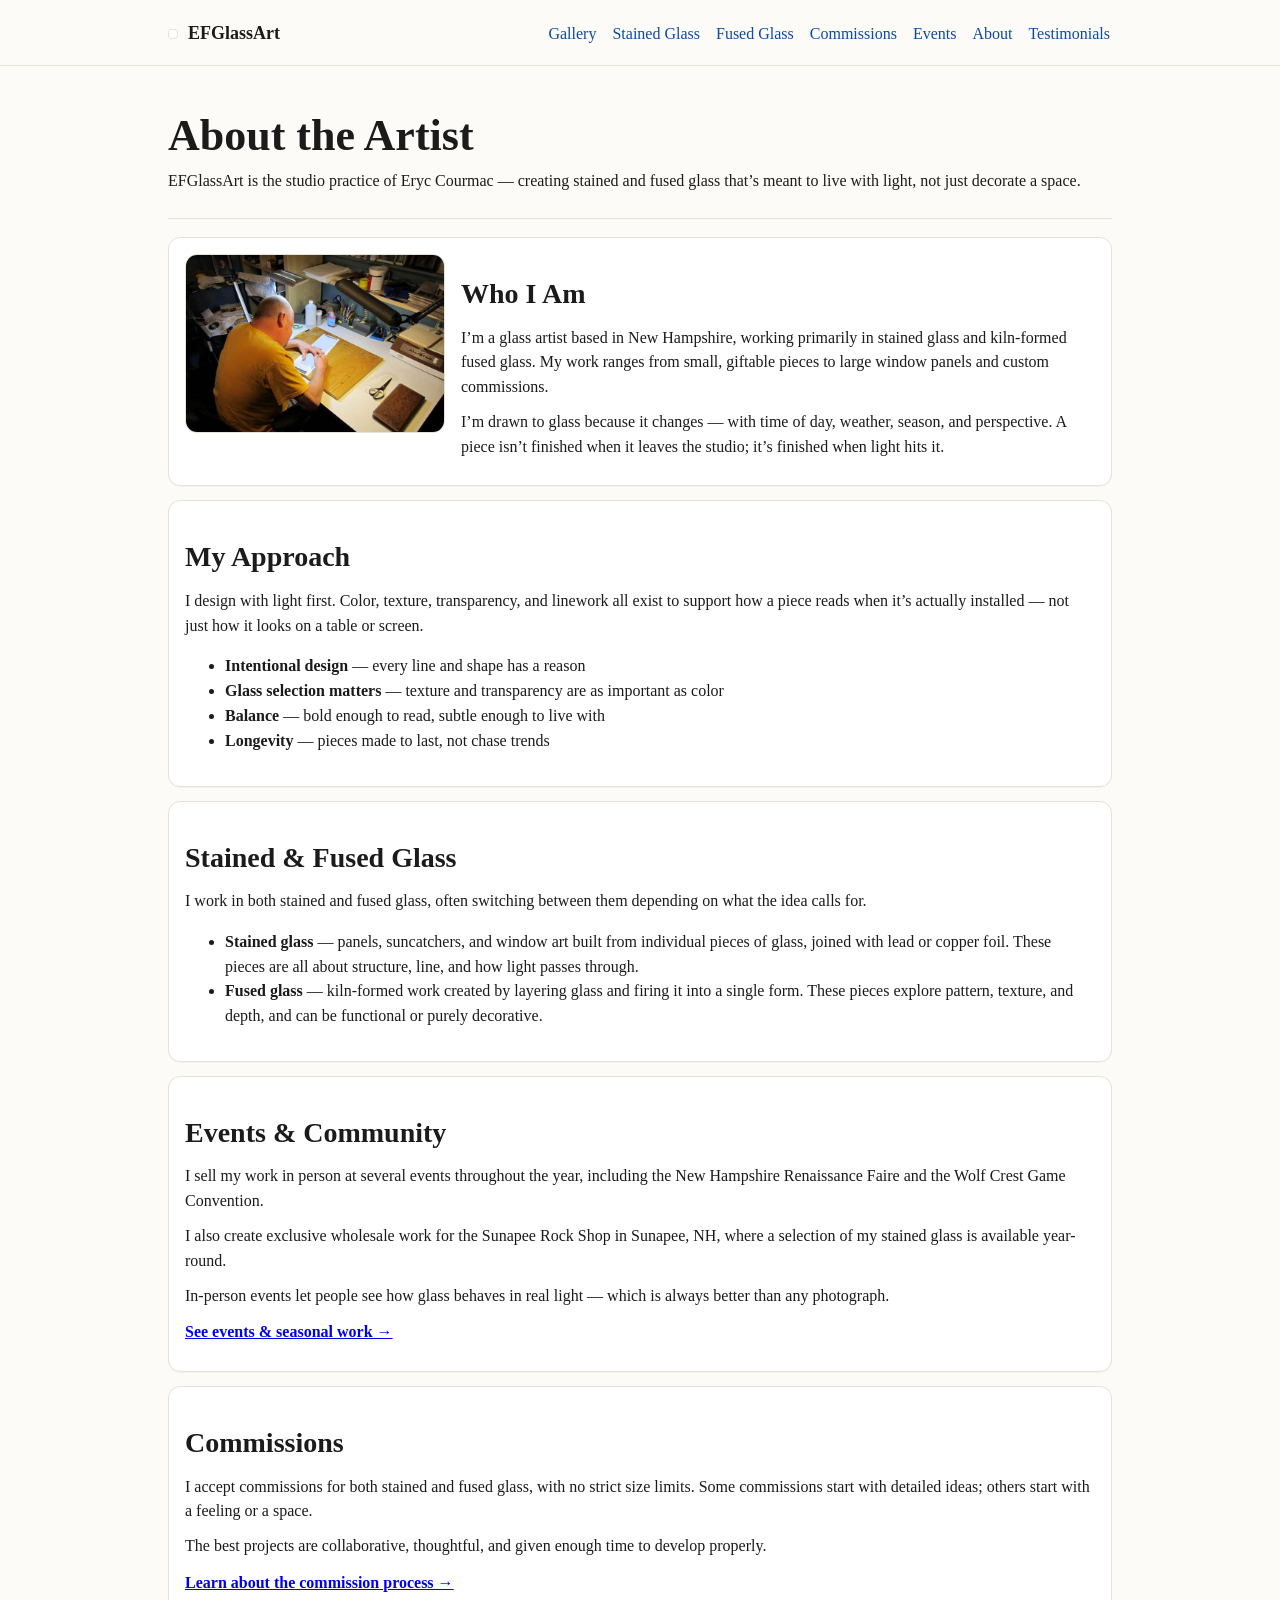
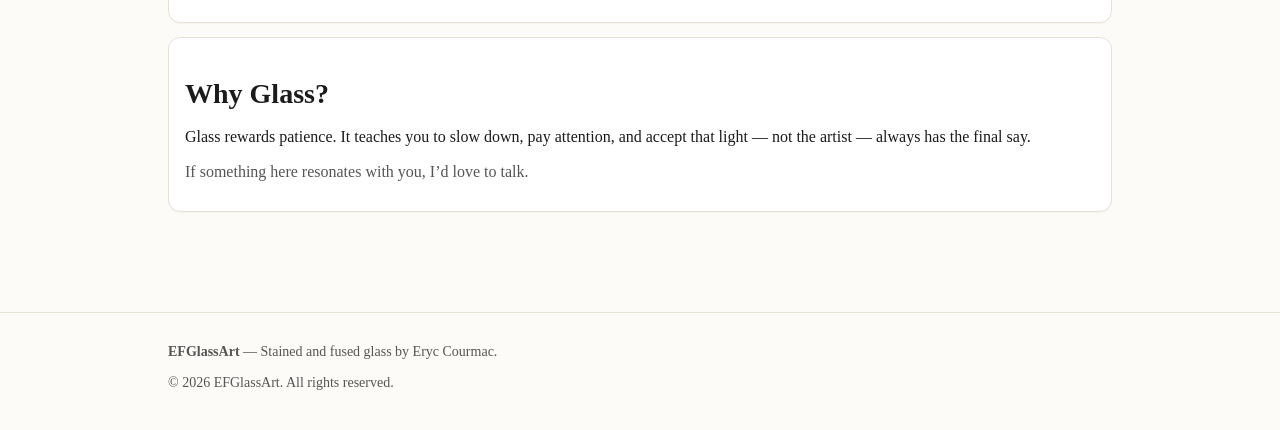
==== about.html @ 7f53d800 "Update about.html" ====
<!doctype html>
<html lang="en">
<head>
  <title>About - EFGlassArt</title>
  <meta charset="utf-8" />
  <meta name="viewport" content="width=device-width, initial-scale=1" />
  <link rel="stylesheet" href="/styles.css" />
  <meta name="description" content="About EFGlassArt — stained and fused glass by artist Eryc Courmac." />
</head>

<body>
<header class="site-header">
  <div class="container">
    <a class="brand" href="/index.html" aria-label="EFGlassArt home">
      <span class="brand-mark" aria-hidden="true"></span>
      <span class="brand-text">EFGlassArt</span>
    </a>

    <nav class="site-nav" aria-label="Primary">
      <a href="/gallery.html">Gallery</a>
      <a href="/stained-glass.html">Stained Glass</a>
      <a href="/fused-glass.html">Fused Glass</a>
      <a href="/commissions.html">Commissions</a>
      <a href="/events.html">Events</a>
      <a href="/about.html" aria-current="page">About</a>
      <a href="/testimonials.html">Testimonials</a>
    </nav>
  </div>
</header>

<main class="container flow">
  <header class="page-header">
    <h1>About the Artist</h1>
    <p>
      EFGlassArt is the studio practice of Eryc Courmac — creating stained and fused glass
      that’s meant to live with light, not just decorate a space.
    </p>
  </header>

  <!-- ===================== ARTIST INTRO ===================== -->
  <section class="card about-artist">
    <!-- OPTIONAL PHOTO BLOCK -->
    <img
  src="/assets/images/aboutme.jpg"
  alt="Glass artist Eryc Courmac"
  class="about-photo"
  loading="lazy"
  decoding="async"
/>
   
    <div>
      <h2>Who I Am</h2>
      <p>
        I’m a glass artist based in New Hampshire, working primarily in stained glass and kiln-formed fused glass.
        My work ranges from small, giftable pieces to large window panels and custom commissions.
      </p>
      <p>
        I’m drawn to glass because it changes — with time of day, weather, season, and perspective.
        A piece isn’t finished when it leaves the studio; it’s finished when light hits it.
      </p>
    </div>
  </section>

  <!-- ===================== PHILOSOPHY ===================== -->
  <section class="card">
    <h2>My Approach</h2>
    <p>
      I design with light first. Color, texture, transparency, and linework all exist to support
      how a piece reads when it’s actually installed — not just how it looks on a table or screen.
    </p>
    <ul>
      <li><strong>Intentional design</strong> — every line and shape has a reason</li>
      <li><strong>Glass selection matters</strong> — texture and transparency are as important as color</li>
      <li><strong>Balance</strong> — bold enough to read, subtle enough to live with</li>
      <li><strong>Longevity</strong> — pieces made to last, not chase trends</li>
    </ul>
  </section>

  <!-- ===================== STAINED VS FUSED ===================== -->
  <section class="card">
    <h2>Stained &amp; Fused Glass</h2>
    <p>
      I work in both stained and fused glass, often switching between them depending on what the idea calls for.
    </p>
    <ul>
      <li>
        <strong>Stained glass</strong> — panels, suncatchers, and window art built from individual pieces of glass,
        joined with lead or copper foil. These pieces are all about structure, line, and how light passes through.
      </li>
      <li>
        <strong>Fused glass</strong> — kiln-formed work created by layering glass and firing it into a single form.
        These pieces explore pattern, texture, and depth, and can be functional or purely decorative.
      </li>
    </ul>
  </section>

  <!-- ===================== EVENTS & COMMUNITY ===================== -->
  <section class="card">
    <h2>Events &amp; Community</h2>
    <p>
      I sell my work in person at several events throughout the year, including the
      New Hampshire Renaissance Faire and the Wolf Crest Game Convention.
    </p>
    <p>
      I also create exclusive wholesale work for the Sunapee Rock Shop in Sunapee, NH,
      where a selection of my stained glass is available year-round.
    </p>
    <p>
      In-person events let people see how glass behaves in real light — which is always better
      than any photograph.
    </p>
    <p style="margin-top:12px;">
      <a href="/events.html"><strong>See events &amp; seasonal work →</strong></a>
    </p>
  </section>

  <!-- ===================== COMMISSIONS CTA ===================== -->
  <section class="card">
    <h2>Commissions</h2>
    <p>
      I accept commissions for both stained and fused glass, with no strict size limits.
      Some commissions start with detailed ideas; others start with a feeling or a space.
    </p>
    <p>
      The best projects are collaborative, thoughtful, and given enough time to develop properly.
    </p>
    <p style="margin-top:12px;">
      <a href="/commissions.html"><strong>Learn about the commission process →</strong></a>
    </p>
  </section>

  <!-- ===================== CLOSING ===================== -->
  <section class="card">
    <h2>Why Glass?</h2>
    <p>
      Glass rewards patience. It teaches you to slow down, pay attention, and accept that
      light — not the artist — always has the final say.
    </p>
    <p class="muted">
      If something here resonates with you, I’d love to talk.
    </p>
  </section>
</main>

<footer class="site-footer">
  <div class="container">
    <p><strong>EFGlassArt</strong> — Stained and fused glass by Eryc Courmac.</p>
    <p class="muted">© <span id="year"></span> EFGlassArt. All rights reserved.</p>
  </div>
</footer>

<script>
  document.getElementById('year').textContent = new Date().getFullYear();
</script>
</body>
</html>
---- styles.css ----
/* EFGlassArt — Site styling (unified) */

:root{
  --bg:#fcfbf8;
  --text:#1b1b1b;
  --muted:#555;
  --rule:#e7e2d6;
  --link:#0b4aa2;

  --card:#ffffff;
  --shadow: 0 1px 0 rgba(0,0,0,0.03);
}

*{ box-sizing:border-box; }

html,body{ margin:0; padding:0; }

body{
  background: var(--bg);
  color: var(--text);
  font-family: Georgia, "Times New Roman", serif;
  line-height: 1.55;
}

/* Layout helpers used in your HTML */
.container{
  max-width: 980px;
  margin: 0 auto;
  padding: 0 18px;
}

.flow > * + *{
  margin-top: 14px;
}

/* Accessibility helpers */
.sr-only{
  position:absolute !important;
  width:1px; height:1px;
  padding:0; margin:-1px;
  overflow:hidden; clip:rect(0,0,0,0);
  white-space:nowrap; border:0;
}

.muted{ color: var(--muted); }

/* Header + Nav */
.site-header{
  border-bottom: 1px solid var(--rule);
  padding: 18px 0 14px;
  margin-bottom: 18px;
}

.site-header .container{
  display:flex;
  align-items: center;
  justify-content: space-between;
  gap: 16px;
  flex-wrap: wrap;
}

.brand{
  display:flex;
  align-items:center;
  gap: 10px;
  text-decoration:none;
  color: inherit;
  font-weight: 700;
}

/* Optional brand mark (safe even if empty) */
.brand-mark{
  width: 10px;
  height: 10px;
  border-radius: 3px;
  border: 1px solid var(--rule);
  background: #fff;
  display: inline-block;
}

.brand-text{ font-size: 18px; }

.site-nav{
  display:flex;
  gap: 12px;
  flex-wrap: wrap;
}

.site-nav a{
  text-decoration: none;
  color: var(--link);
  padding: 4px 2px;
}

.site-nav a:hover{ text-decoration: underline; }

/* Main area spacing */
main.container{
  padding-top: 10px;
  padding-bottom: 60px;
}

/* Page header */
.page-header{
  padding-bottom: 14px;
  border-bottom: 1px solid var(--rule);
  margin-bottom: 18px;
}

h1{
  font-size: 44px;
  line-height: 1.08;
  margin: 18px 0 10px;
}

h2{
  font-size: 28px;
  margin: 18px 0 10px;
}

h3{
  font-size: 20px;
  margin: 0 0 8px 0;
}

p{ margin: 10px 0; }

/* Footer */
.site-footer{
  margin-top: 26px;
  padding: 18px 0 26px;
  border-top: 1px solid var(--rule);
}

.site-footer .container{
  font-size: 14px;
  color: var(--muted);
}

/* Card */
.card{
  border: 1px solid var(--rule);
  background: var(--card);
  border-radius: 12px;
  padding: 16px;
  margin: 14px 0;
  box-shadow: var(--shadow);
}

/* Pills (Gallery filters) */
.pill-row{
  list-style:none;
  padding:0;
  margin: 0;
  display:flex;
  flex-wrap: wrap;
  gap: 10px;
}

.pill{
  display:inline-block;
  padding: 6px 10px;
  border: 1px solid var(--rule);
  border-radius: 999px;
  background: #fff;
  text-decoration: none;
  color: var(--link);
  font-size: 14px;
}

.pill:hover{
  text-decoration: underline;
}

/* ===== “Gallery-like” framed image treatment (prevents tiny overflow/scrollbar look) ===== */
.image-frame{
  display:block;
  border: 1px solid var(--rule);
  border-radius: 12px;
  background:#fff;
  padding: 8px;
  overflow:hidden;
  box-shadow: var(--shadow);
}

.image-frame img{
  display:block;
  width:100%;
  height:auto;
  border-radius: 8px;
}

/* ===== Featured figure (used on Gallery + Stained Glass + Fused Glass pages) ===== */
.featured-figure{
  margin: 0;
  display: grid;
  gap: 16px;
  align-items: start;
}

.featured-figure a{ display:block; }

.featured-img{
  display:block;
  width: 100%;
  height: auto;
  max-height: 420px;          /* default */
  object-fit: cover;          /* default */
  border-radius: 12px;
  border: 1px solid var(--rule);
  background:#fff;
}

.featured-img--cover{
  object-fit: cover;
}

.featured-img--contain{
  object-fit: contain;
}

.featured-img--tall{
  max-height: 520px;
}

.featured-caption{
  display:block;
}

.featured-caption h3{
  margin: 0 0 6px 0;
}

.featured-desc{
  margin: 0 0 10px 0;
}

.featured-meta{
  margin: 0 0 10px 1.1rem;
}

@media (min-width: 800px){
  .featured-figure{
    grid-template-columns: 1.2fr 1fr;
  }
}

/* ===== Gallery grids ===== */
.gallery-grid{
  display: grid;
  gap: 16px;
  grid-template-columns: 1fr; /* mobile default */
}

@media (min-width: 700px){
  .gallery-grid{
    grid-template-columns: repeat(2, minmax(0, 1fr));
  }
}

@media (min-width: 1000px){
  .gallery-grid{
    grid-template-columns: repeat(3, minmax(0, 1fr));
  }
}

/* Piece cards */
.piece-card{
  border: 1px solid var(--rule);
  background: #fff;
  border-radius: 12px;
  overflow: hidden;
}

.piece-card a{
  color: inherit;
  text-decoration: none;
  display: block;
}

.piece-card img{
  width: 100%;
  height: auto;
  display: block;
}

.piece-card .piece-body{
  padding: 12px 14px;
}

.piece-card h3{
  margin: 0 0 6px 0;
  font-size: 18px;
  line-height: 1.2;
}

.piece-card .piece-meta{
  margin: 0;
  color: var(--muted);
  font-size: 14px;
}

/* Gallery card descriptions */
.piece-card .piece-desc{
  margin: 6px 0 0;
  color: var(--muted);
  font-size: 13px;
  line-height: 1.35;
}

/* Subtle hover + keyboard focus polish */
.piece-card a:hover h3{
  text-decoration: underline;
}

.piece-card a:focus-visible{
  outline: 2px solid rgba(11,74,162,.35);
  outline-offset: 3px;
  border-radius: 12px;
}

/* ===== Testimonials ===== */
.testimonials-grid{
  display: grid;
  gap: 14px;
  grid-template-columns: 1fr;
}

@media (min-width: 760px){
  .testimonials-grid{
    grid-template-columns: repeat(2, minmax(0, 1fr));
    gap: 16px;
  }
}

.testimonial{
  position: relative;
  background: #fff;
  border: 1px solid var(--rule);
  border-radius: 12px;
  padding: 22px 16px 18px 38px;
  line-height: 1.7;
}

.testimonial::before{
  content: "“";
  position: absolute;
  top: 8px;
  left: 12px;
  font-size: 56px;
  line-height: 1;
  color: var(--rule);
  font-family: Georgia, "Times New Roman", serif;
  z-index: 0;
}

.testimonial p,
.testimonial footer{
  position: relative;
  z-index: 1;
}

.testimonial p{
  margin: 0 0 12px;
  font-size: 16px;
}

.testimonial footer{
  color: var(--muted);
  font-size: 14px;
  font-style: italic;
}

/* ===== About page artist layout ===== */
.about-artist{
  display: grid;
  gap: 16px;
}

.about-photo{
  width: 100%;
  max-width: 260px;
  border-radius: 12px;
  border: 1px solid var(--rule);
}

@media (min-width: 700px){
  .about-artist{
    grid-template-columns: auto 1fr;
    align-items: start;
  }
}

/* ===== Lightbox (modal image viewer) ===== */
.lightbox{
  position: fixed;
  inset: 0;
  display: none;
  align-items: center;
  justify-content: center;
  padding: 18px;
  background: rgba(0,0,0,0.85);
  z-index: 9999;
}

.lightbox.is-open{
  display: flex;
}

.lightbox__panel{
  max-width: min(1100px, 96vw);
  width: 100%;
  max-height: 90vh;
  position: relative; /* needed for the close button */
}

.lightbox__img{
  display:block;
  width: 100%;
  height: auto;
  max-height: 85vh;
  object-fit: contain;
  border-radius: 12px;
  background: #111;
  border: 1px solid rgba(255,255,255,0.12);
}

.lightbox__caption{
  margin-top: 10px;
  color: rgba(255,255,255,0.9);
  font-size: 14px;
  line-height: 1.4;
  text-align: center;
}

.lightbox__close{
  position: absolute;
  top: -10px;
  right: -10px;
  width: 40px;
  height: 40px;
  border-radius: 999px;
  border: 1px solid rgba(255,255,255,0.35);
  background: rgba(0,0,0,0.45);
  color: #fff;
  font-size: 22px;
  cursor: pointer;
}

.lightbox__close:hover{
  background: rgba(0,0,0,0.55);
}
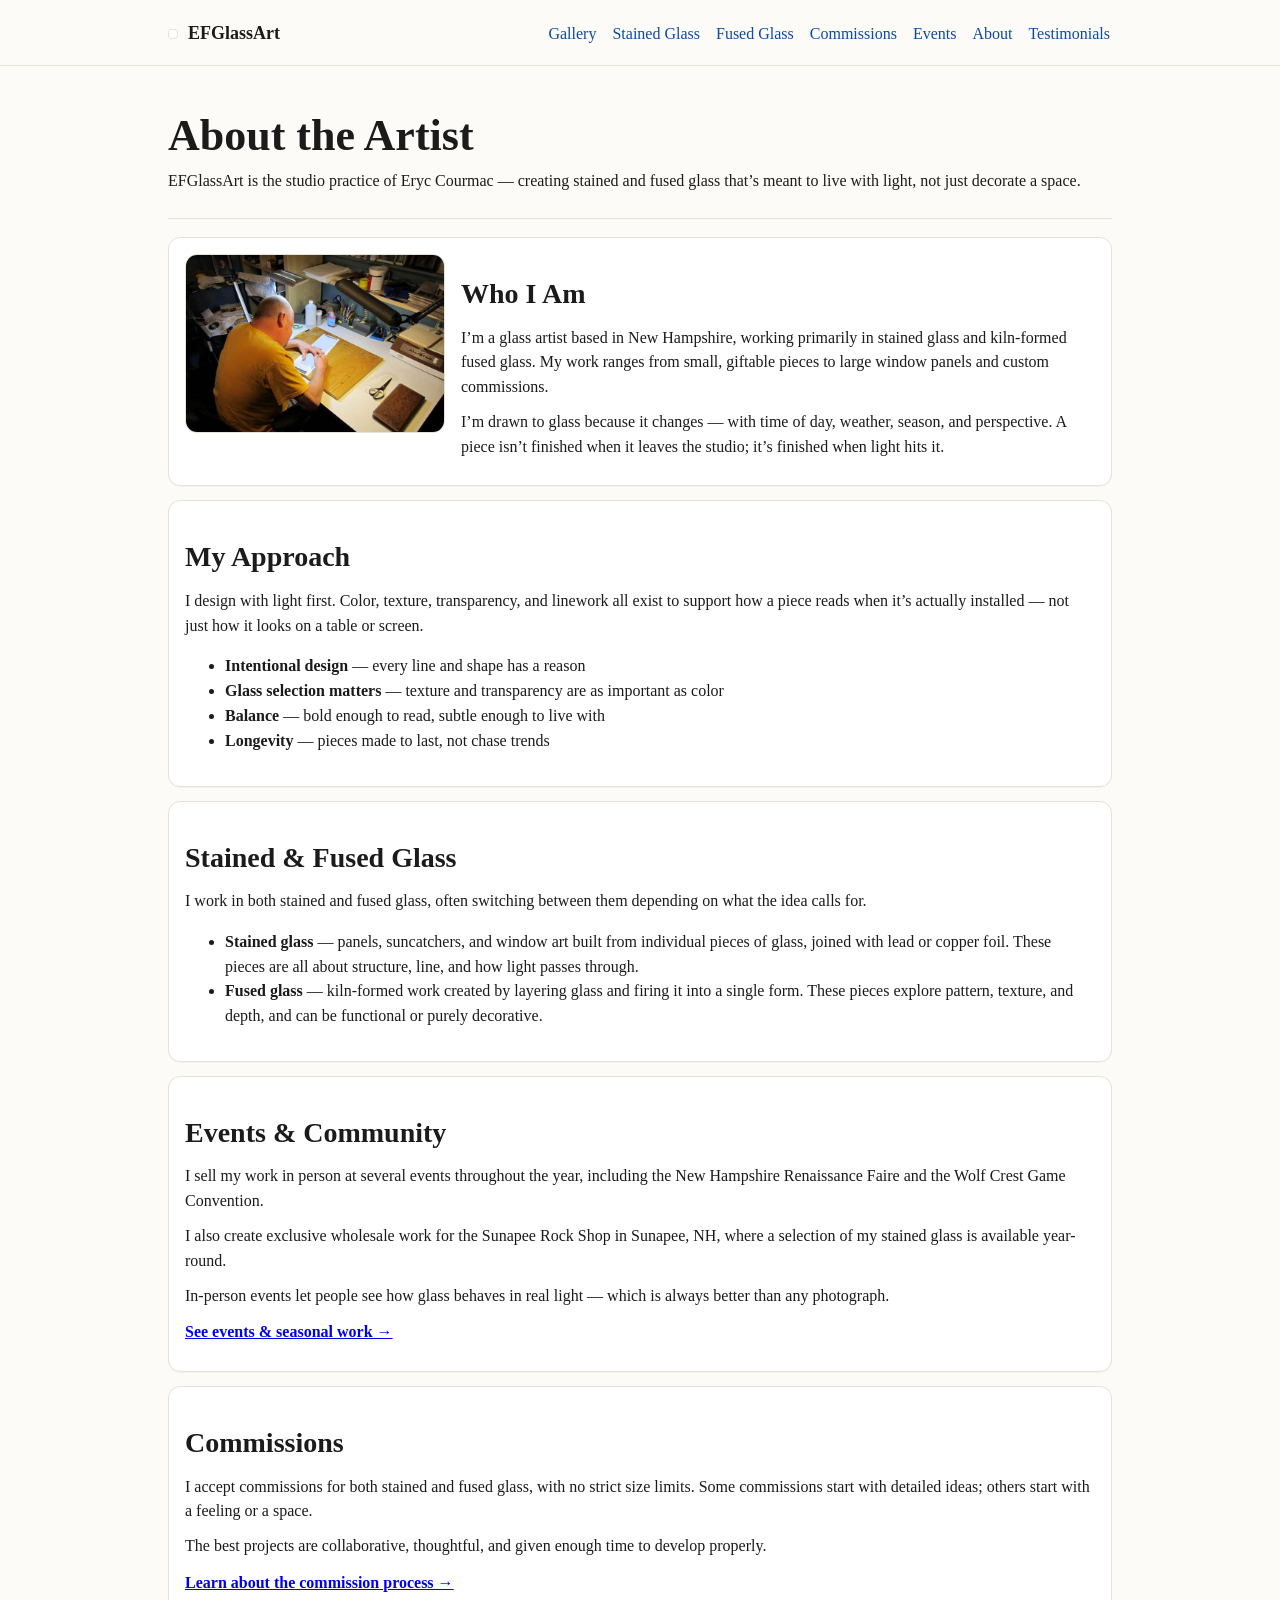
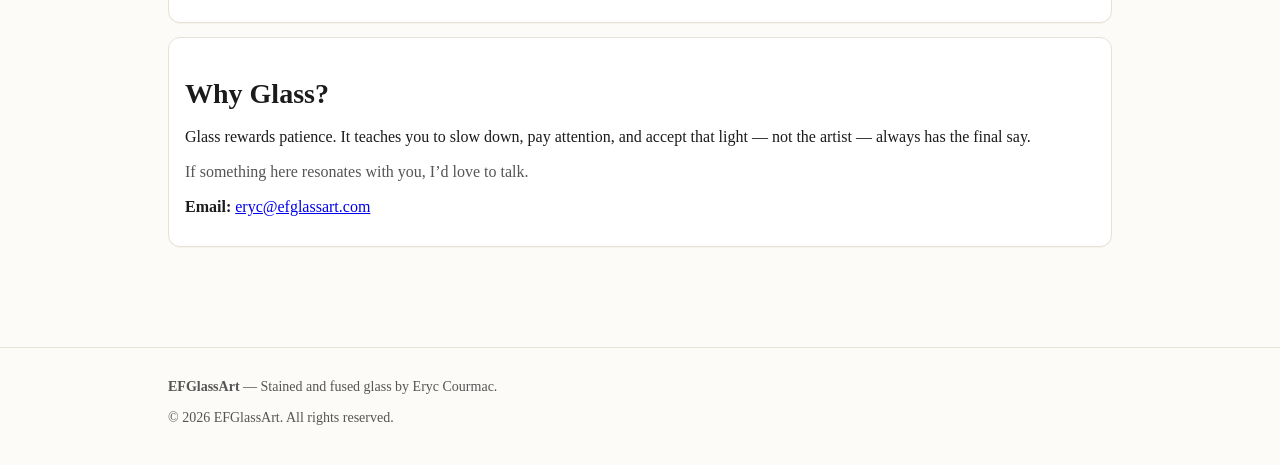
==== commit 0714acc5: "Update about.html" ====
--- a/about.html
+++ b/about.html
@@ -139,6 +139,10 @@
     <p class="muted">
       If something here resonates with you, I’d love to talk.
     </p>
+    <p>
+  <strong>Email:</strong> <a href="mailto:eryc@efglassart.com">eryc@efglassart.com</a>
+</p>
+
   </section>
 </main>
 
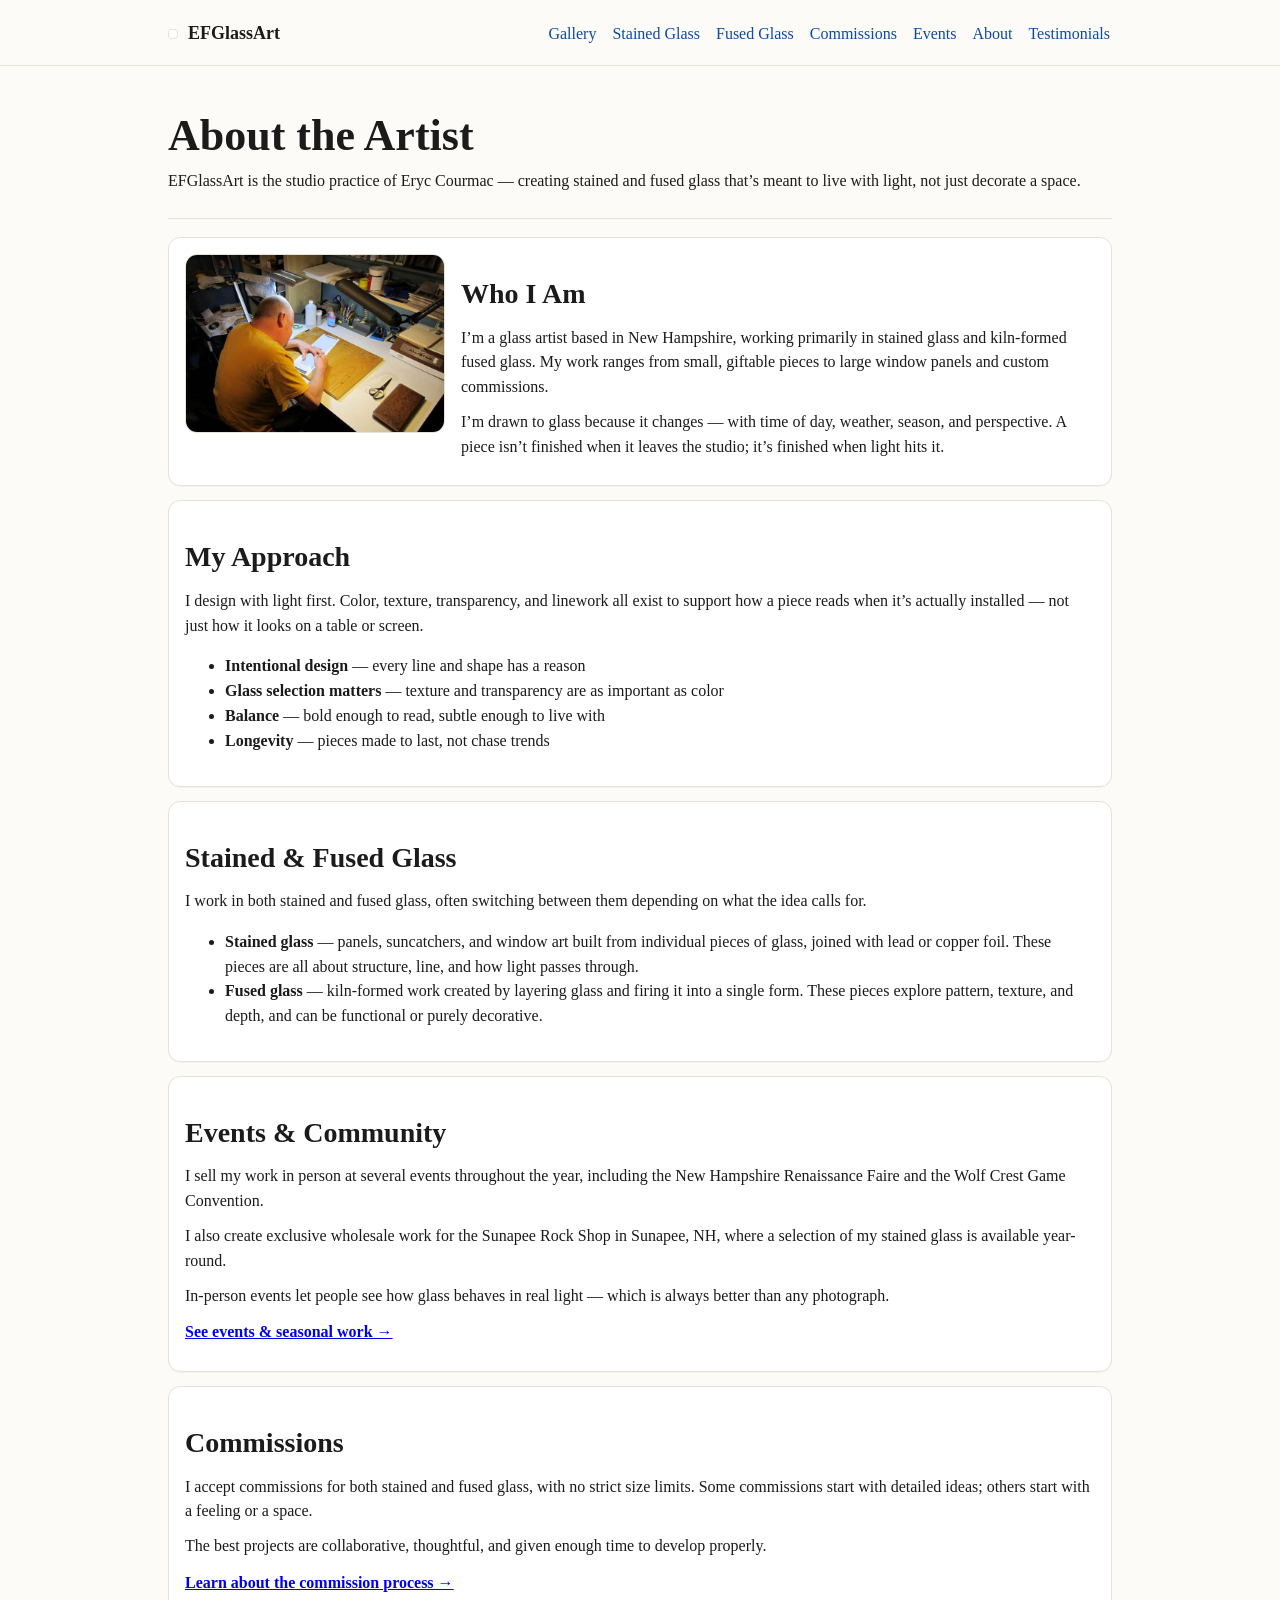
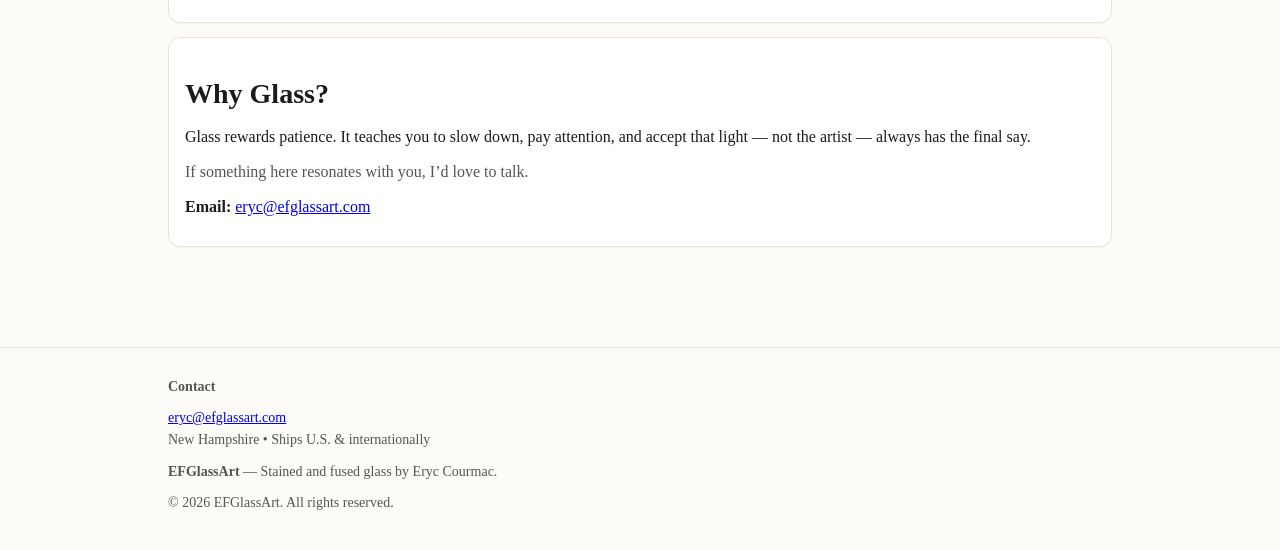
==== commit 91b422ea: "Update about.html" ====
--- a/about.html
+++ b/about.html
@@ -148,6 +148,14 @@
 
 <footer class="site-footer">
   <div class="container">
+    <div class="footer-contact">
+      <p><strong>Contact</strong></p>
+      <p>
+        <a href="mailto:eryc@efglassart.com">eryc@efglassart.com</a><br>
+        <span class="muted">New Hampshire • Ships U.S. &amp; internationally</span>
+      </p>
+    </div>
+
     <p><strong>EFGlassArt</strong> — Stained and fused glass by Eryc Courmac.</p>
     <p class="muted">© <span id="year"></span> EFGlassArt. All rights reserved.</p>
   </div>
@@ -158,3 +166,4 @@
 </script>
 </body>
 </html>
+
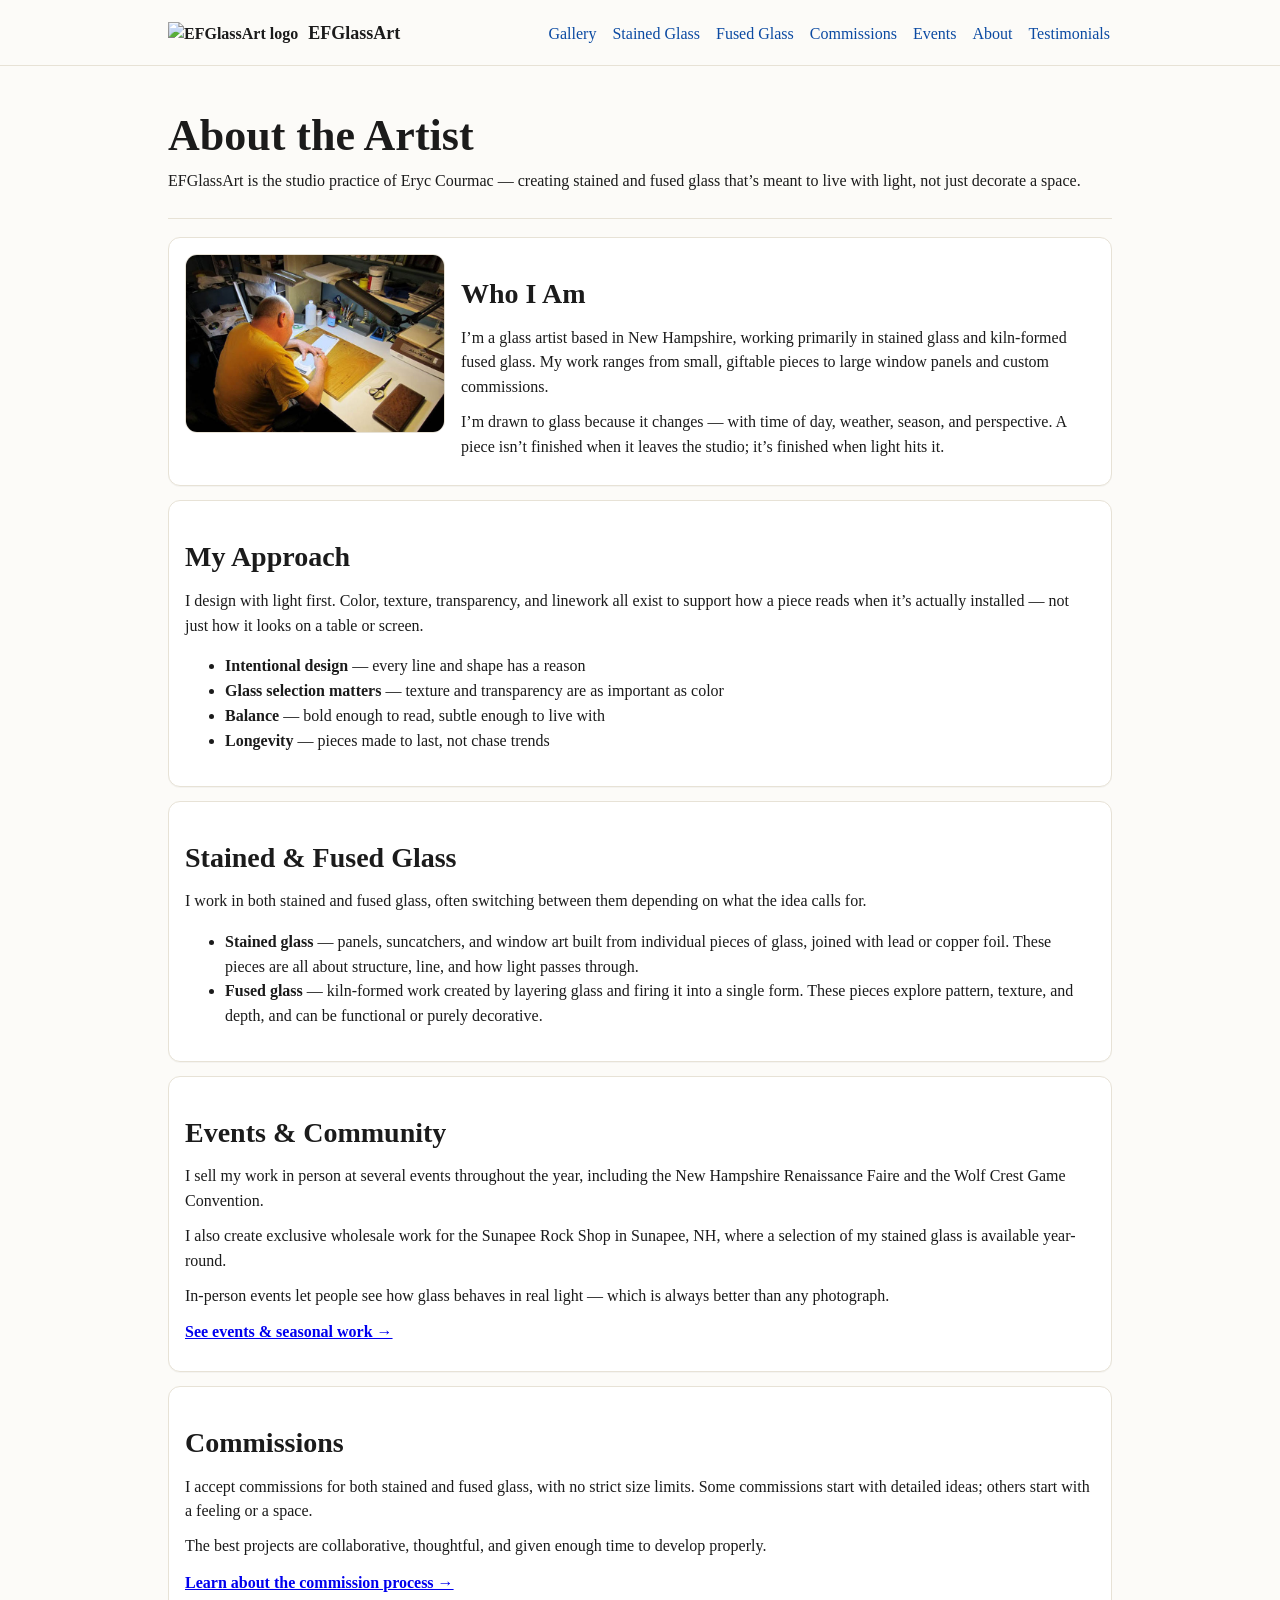
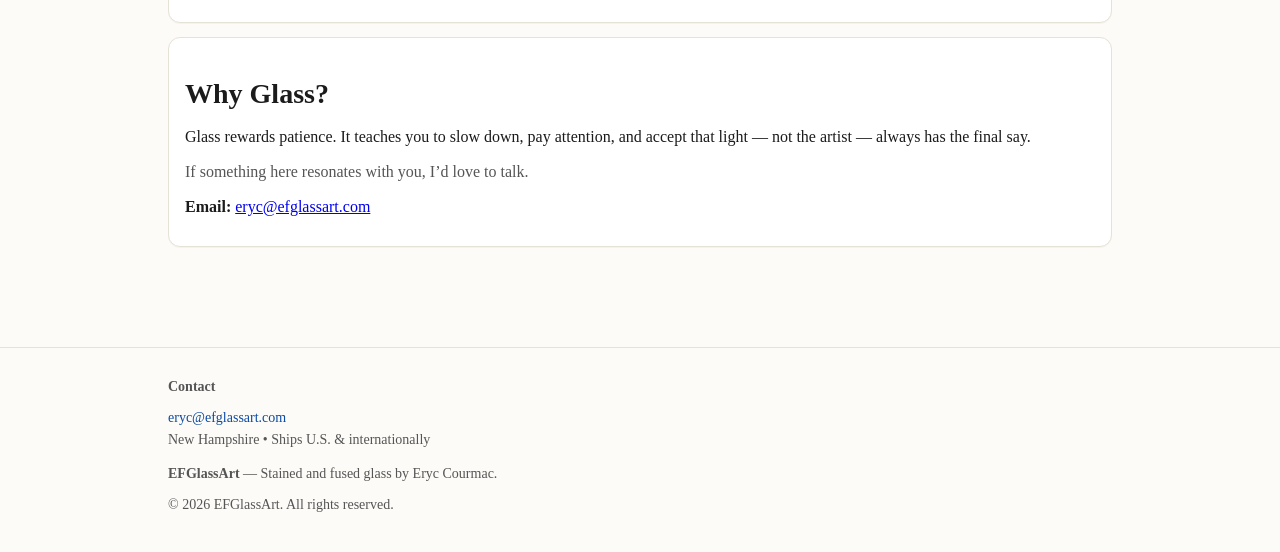
==== commit b76f608c: "Update about.html" ====
--- a/about.html
+++ b/about.html
@@ -12,9 +12,15 @@
 <header class="site-header">
   <div class="container">
     <a class="brand" href="/index.html" aria-label="EFGlassArt home">
-      <span class="brand-mark" aria-hidden="true"></span>
-      <span class="brand-text">EFGlassArt</span>
-    </a>
+  <img
+    src="/assets/images/logo.efg/logoefg.jpg"
+    alt="EFGlassArt logo"
+    class="brand-logo"
+    loading="eager"
+    decoding="async"
+  />
+  <span class="brand-text">EFGlassArt</span>
+</a>
 
     <nav class="site-nav" aria-label="Primary">
       <a href="/gallery.html">Gallery</a>
--- a/styles.css
+++ b/styles.css
@@ -136,6 +136,22 @@
   font-size: 14px;
   color: var(--muted);
 }
+
+/* Footer contact card */
+.footer-contact{
+  margin-bottom: 12px;
+  font-size: 14px;
+}
+
+.footer-contact a{
+  color: var(--link);
+  text-decoration: none;
+}
+
+.footer-contact a:hover{
+  text-decoration: underline;
+}
+
 
 /* Card */
 .card{
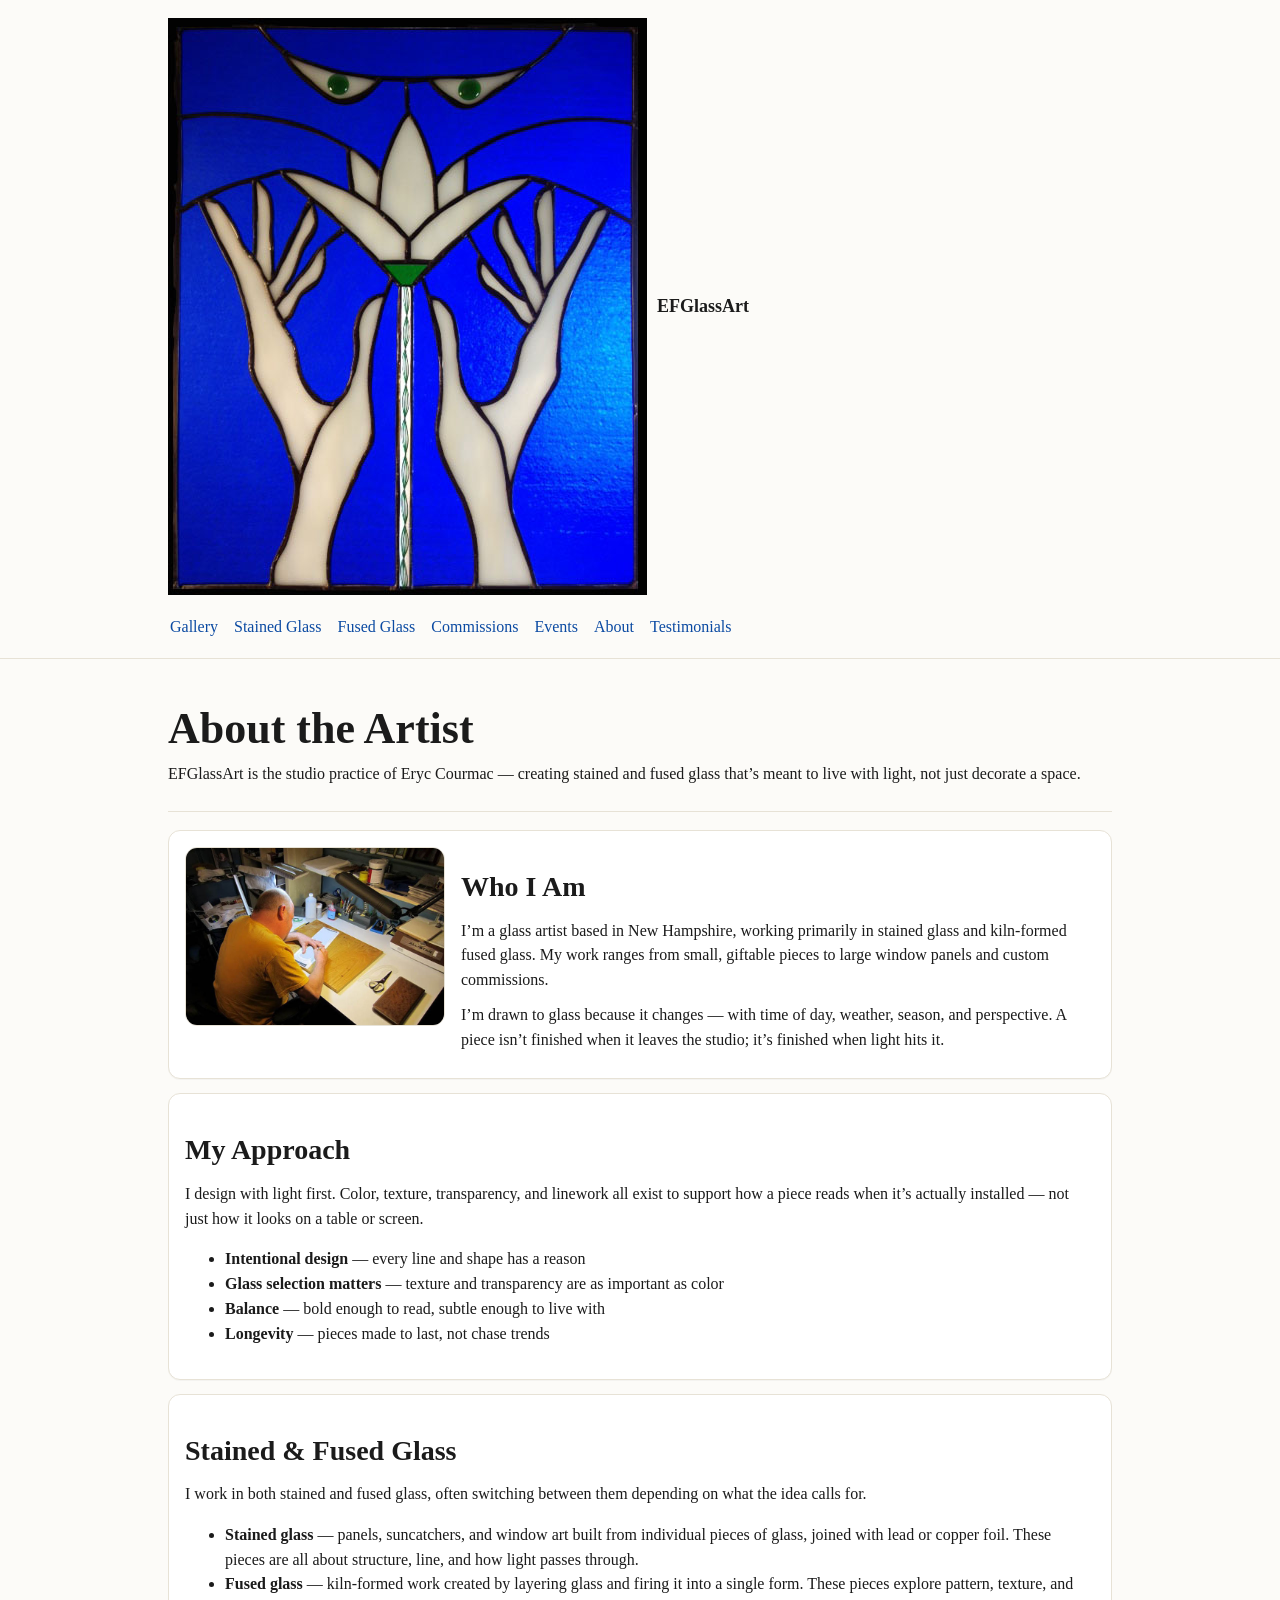
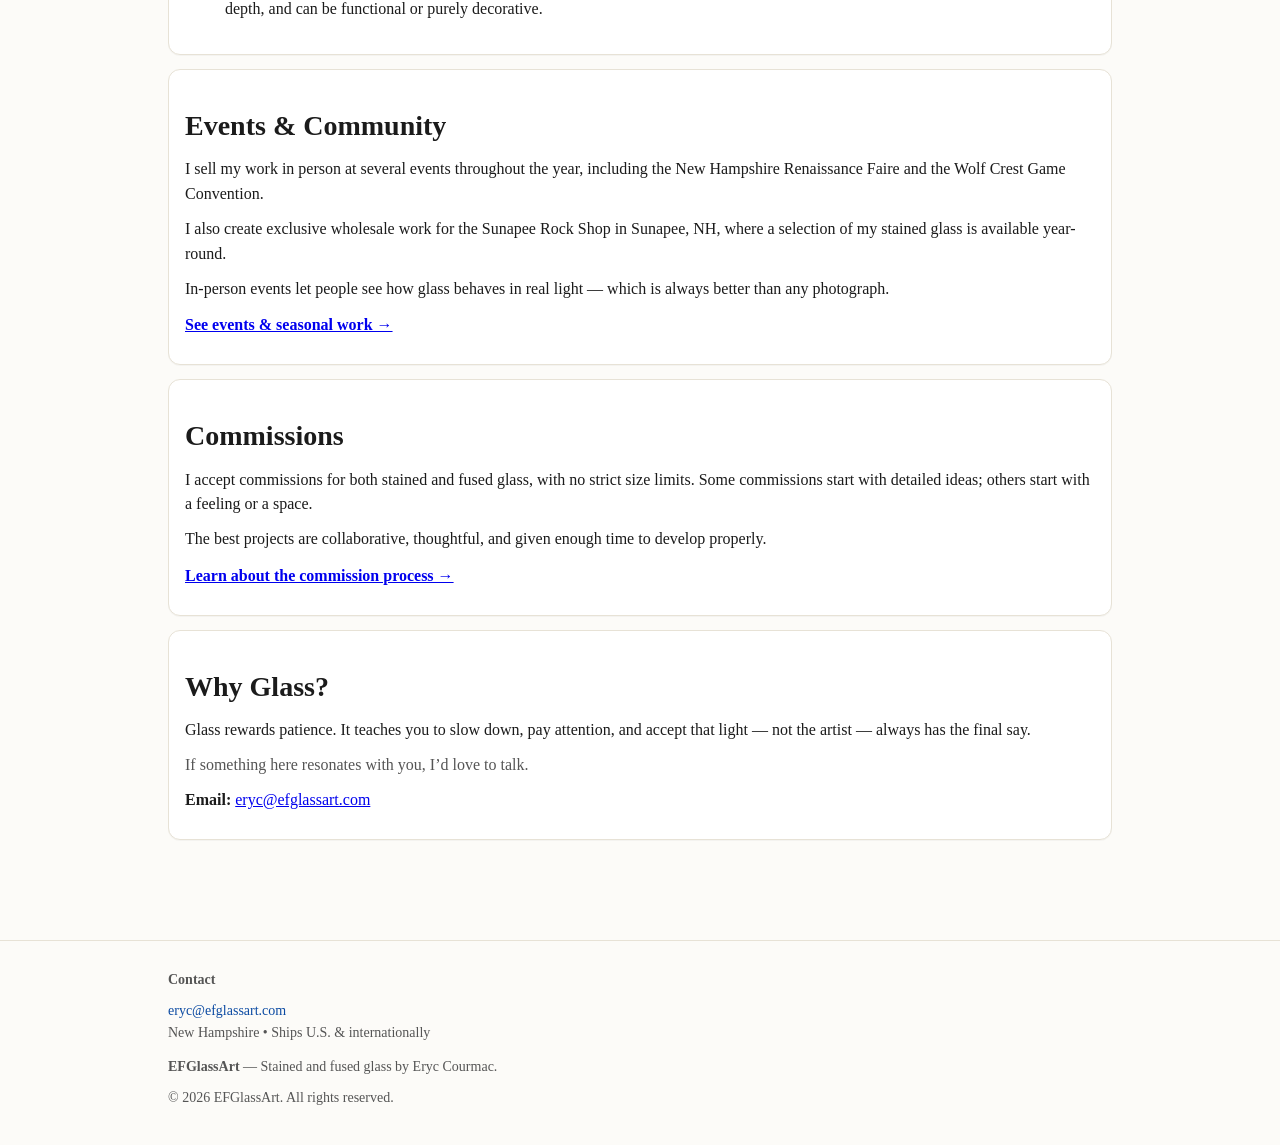
==== commit 1cc5241a: "Update about.html" ====
--- a/about.html
+++ b/about.html
@@ -13,7 +13,7 @@
   <div class="container">
     <a class="brand" href="/index.html" aria-label="EFGlassArt home">
   <img
-    src="/assets/images/logo.efg/logoefg.jpg"
+    src="/assets/images/logoefg.jpg"
     alt="EFGlassArt logo"
     class="brand-logo"
     loading="eager"
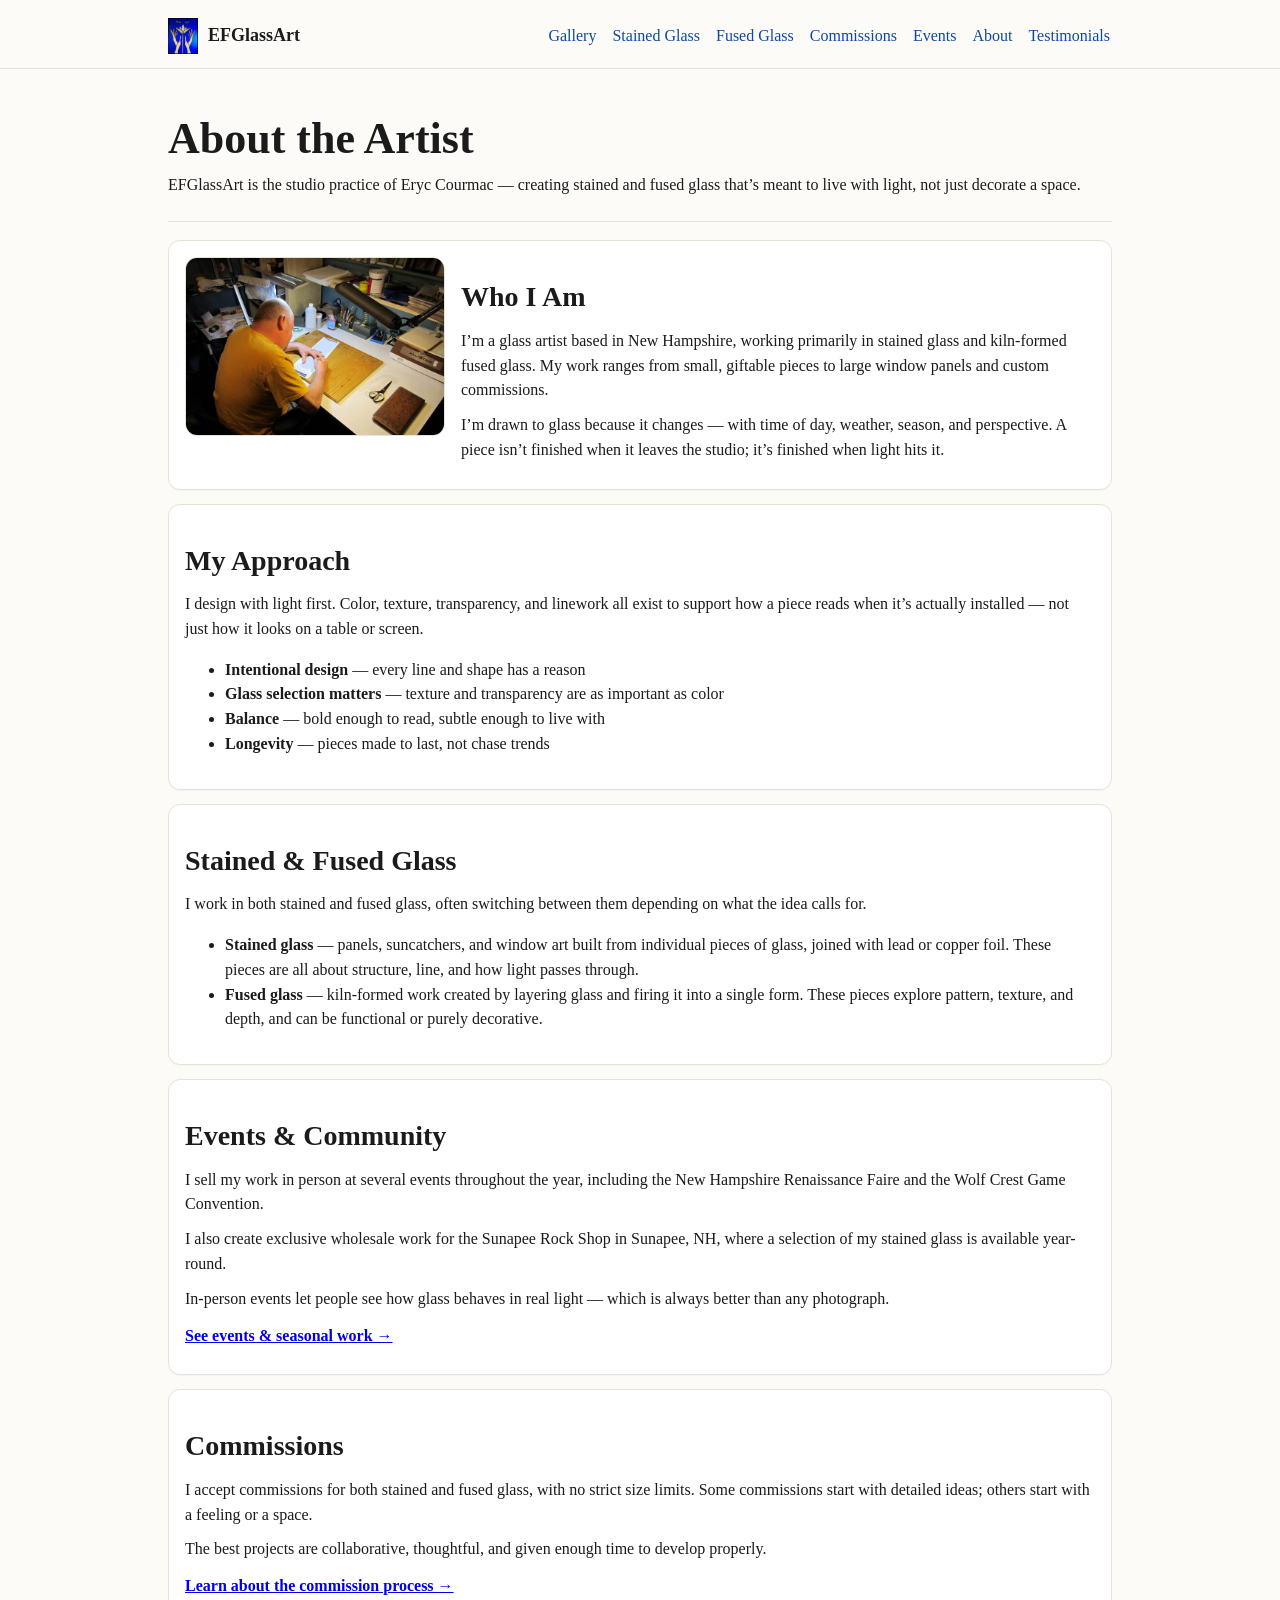
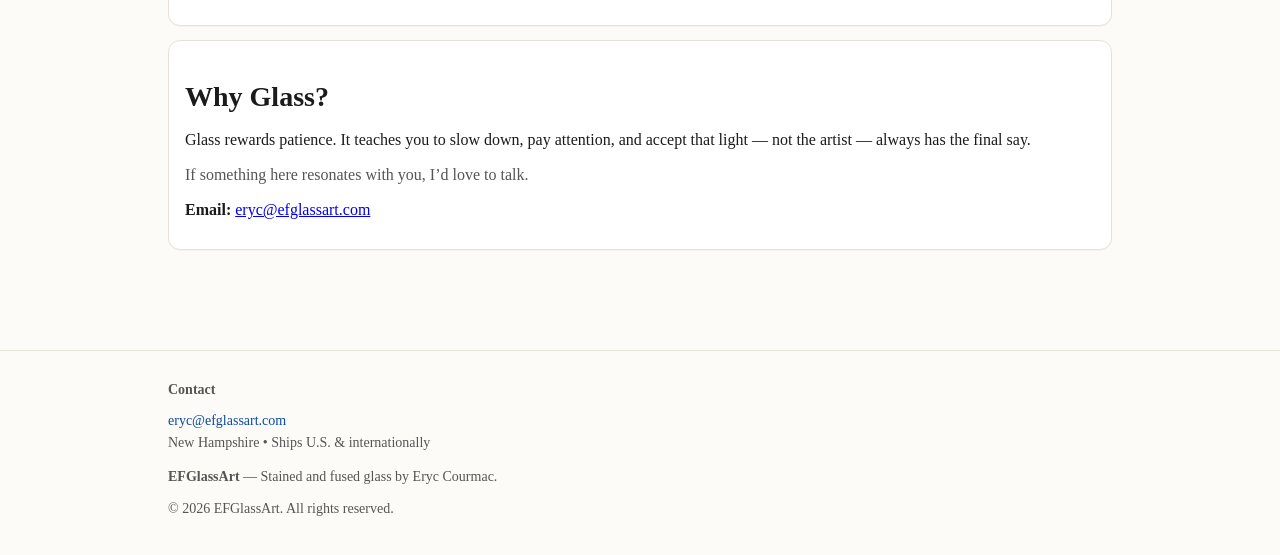
==== commit 34120665: "Update about.html" ====
--- a/about.html
+++ b/about.html
@@ -1,11 +1,27 @@
 <!doctype html>
 <html lang="en">
 <head>
-  <title>About - EFGlassArt</title>
   <meta charset="utf-8" />
   <meta name="viewport" content="width=device-width, initial-scale=1" />
+
+  <title>Gallery - EFGlassArt</title>
+  <meta name="description" content="About EFGlassArt." />
+
   <link rel="stylesheet" href="/styles.css" />
-  <meta name="description" content="About EFGlassArt — stained and fused glass by artist Eryc Courmac." />
+
+  <!-- Canonical (your real domain, even before DNS switch) -->
+  <link rel="canonical" href="https://efglassart.com/about.html" />
+
+  <!-- Social sharing (Facebook, Instagram, BlueSky, Threads, iMessage, etc.) -->
+  <meta property="og:site_name" content="EFGlassArt" />
+  <meta property="og:title" content="Gallery - EFGlassArt" />
+  <meta property="og:description" content="Gallery of stained and fused glass work." />
+  <meta property="og:type" content="website" />
+  <meta property="og:url" content="https://efglassart.com/gallery.html" />
+  <meta property="og:image" content="https://efglassart.com/assets/images/logo.efg/logoefg.jpg" />
+
+  <!-- Favicon -->
+  <link rel="icon" href="/assets/images/logo.efg/logoefg.jpg" />
 </head>
 
 <body>
--- a/styles.css
+++ b/styles.css
@@ -79,6 +79,12 @@
 }
 
 .brand-text{ font-size: 18px; }
+
+.brand-logo{
+  height: 36px;
+  width: auto;
+  display: block;
+}
 
 .site-nav{
   display:flex;
